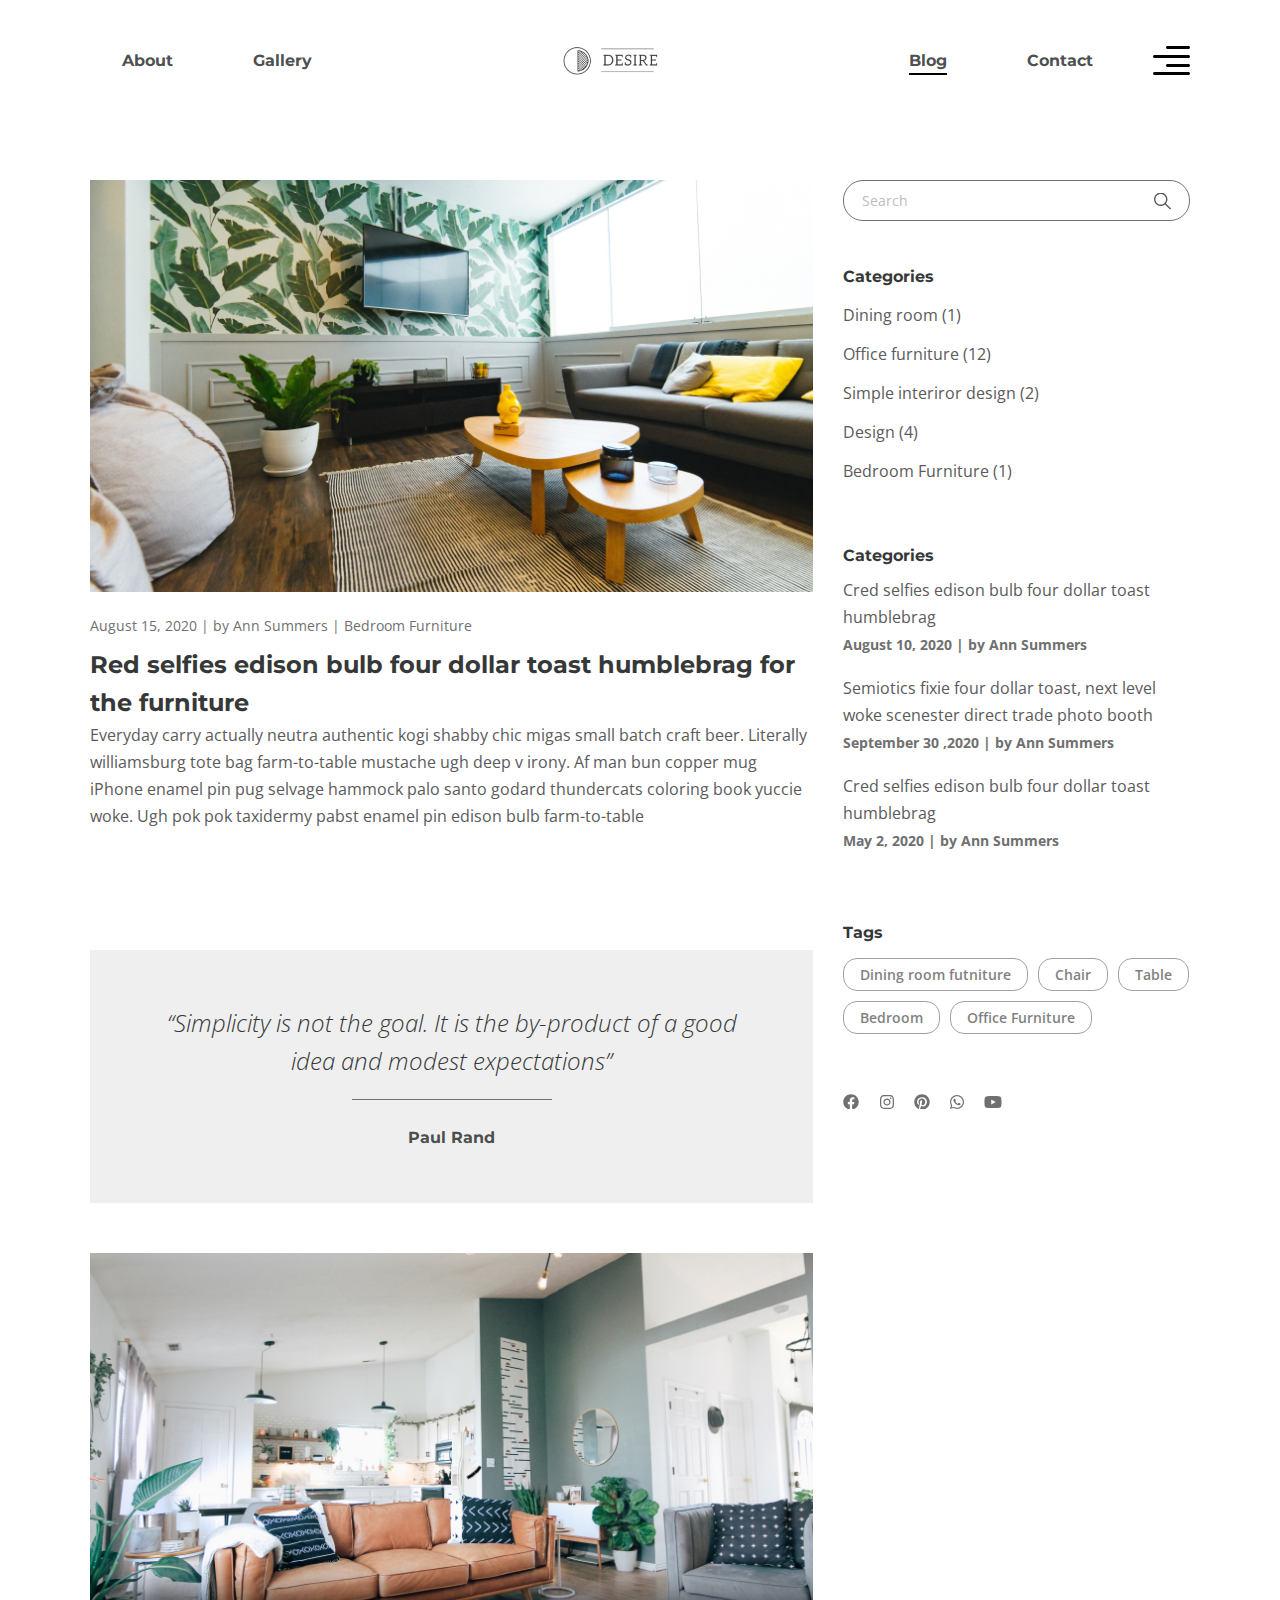
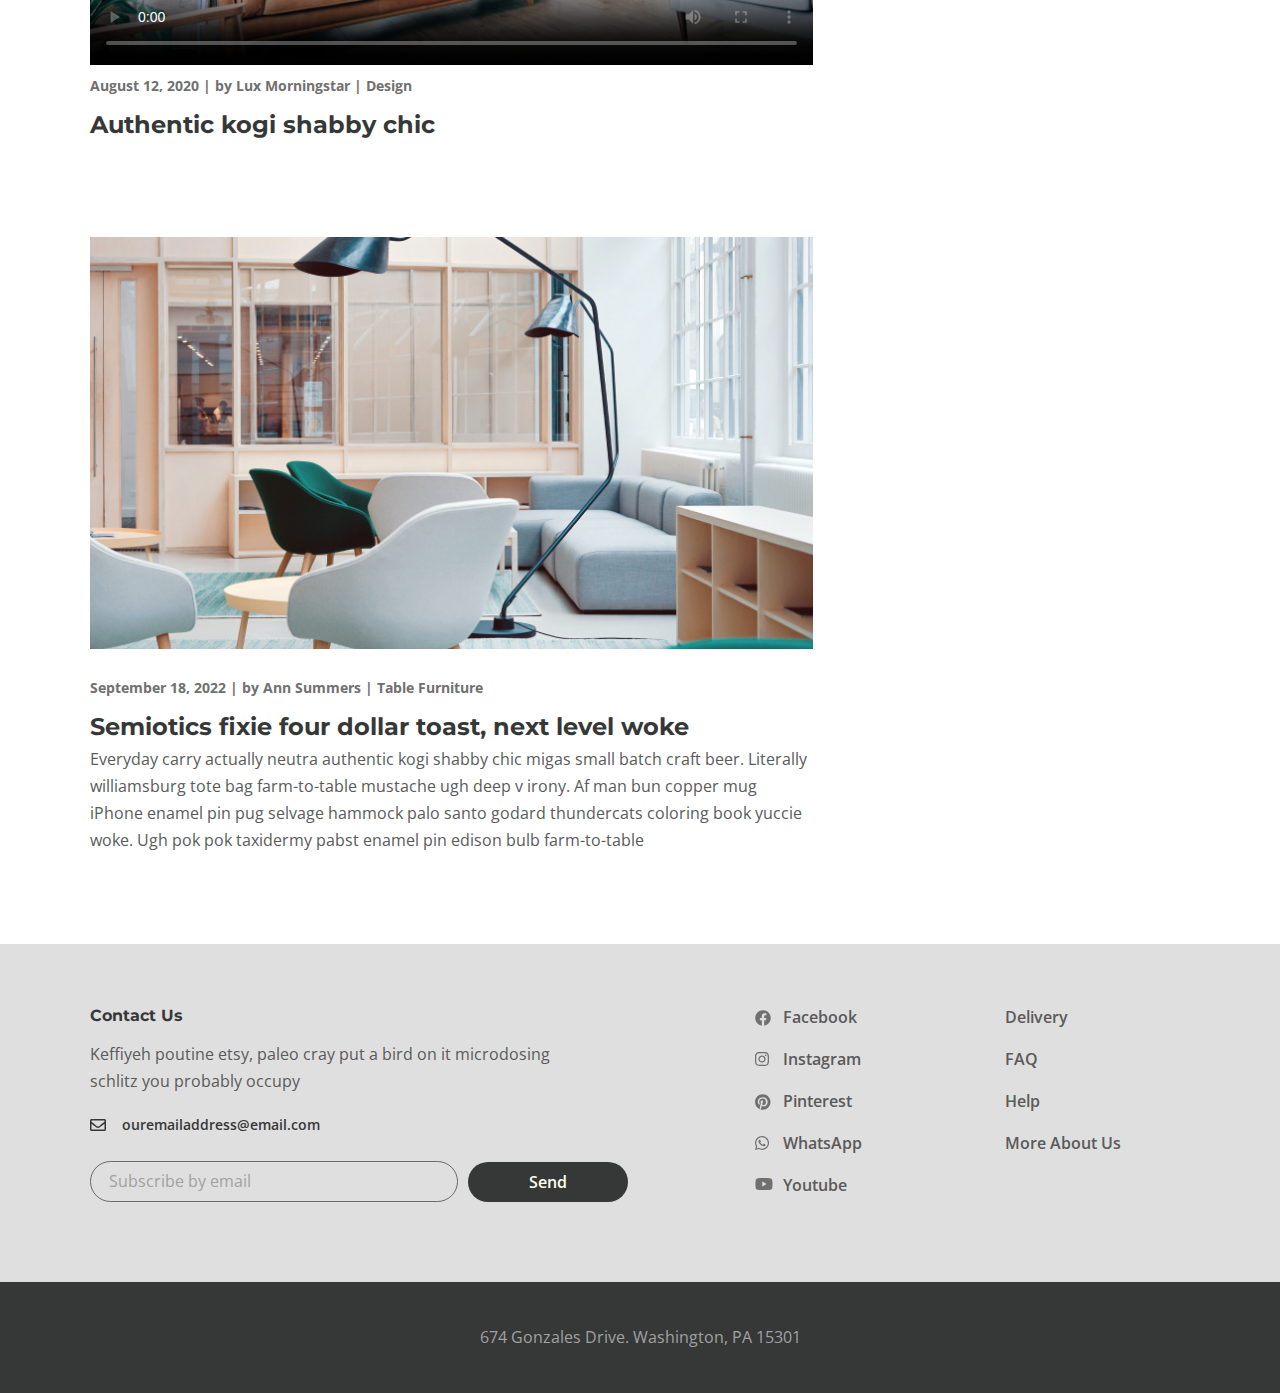
==== blog.html @ af87c01a "first commit" ====
<!DOCTYPE html>
<html lang="en">

<head>
   <meta charset="UTF-8">
   <meta name="viewport" content="width=device-width, initial-scale=1.0">
   <title>Desire</title>
   <link href="https://fonts.googleapis.com/css?family=Open+Sans:300,regular,600,700display=swap" rel="stylesheet" />
   <link href="https://fonts.googleapis.com/css?family=Montserrat:700display=swap" rel="stylesheet" />
   <link rel="stylesheet" type="text/css" href="slick/slick.css" />
   <link rel="stylesheet" href="scss/main.css">

</head>

<body>
   <div class="wrapper">
      <header class="header">
         <div class="container">
            <div class="header__inner">
               <nav class="menu">
                  <ul class="menu__list">
                     <li class="menu__list__item">
                        <a href="about.html" class="menu__list__link ">About</a>
                     </li>
                     <li class="menu__list__item">
                        <a href="gallery.html" class="menu__list__link">Gallery</a>
                     </li>
                  </ul>
               </nav>
               <a class="header__logo" href="index.html"><img src="images/header/logo.png" alt="logo"></a>
               <nav class="menu">
                  <ul class="menu__list">
                     <li class="menu__list__item">
                        <a href="#" class="menu__link__active">Blog</a>
                     </li>
                     <li class="menu__list__item">
                        <a href="contacts.html" class="menu__list__link">Contact</a>
                     </li>
                  </ul>
               </nav>
               <button class="header__btn">
                  <img class="header__btn__img" src="images/header/icon_menu.svg" alt="button__icon">
               </button>
               <div class="rightside hidden">
                  <div class="rightside__content">
                     <button class="rightside__content__btn">
                        <img src="images/header/Path.svg" alt="icon__btn">
                     </button>
                     <a href="#" class="rightside__content__logo"><img src="images/header/logo__rightside.svg"
                           alt="logo__rightside"></a>
                     <h3 class="rightside__content__title">Furniture for life</h3>
                     <p class="rightside__content__subtitle">Sustainable hot chicken skateboard, dreamcatcher meggings
                        actually
                        squid.
                        Slow-carb everyday carry +1 art party microdosing, put a bird on it brooklyn
                     </p>
                     <img class="rightside__img" src="images/header/rightside__img.jpg" alt="">
                  </div>
               </div>
               <button class="header__mobile__btn">
                  <div class="menu-icon"></div>
                </button>
                <div class="sidebar__mobile hidden">
                  <ul class="menu__list">
                    <li class="menu__list__item">
                      <a href="about.html" class="menu__list__link">About</a>
                    </li>
                    <li class="menu__list__item">
                      <a href="gallery.html" class="menu__list__link">Gallery</a>
                    </li>
                    <li class="menu__list__item">
                      <a href="blog.html" class="menu__list__link">Blog</a>
                    </li>
                    <li class="menu__list__item">
                      <a href="contacts.html" class="menu__list__link">Contact</a>
                    </li>
                  </ul>
                </div>
            </div>
         </div>
      </header>

      <main class="main">
         <section class="blog">
            <div class="container">
               <div class="blog__inner">
                  <div class="blog__content">
                     <div class="blog__content__item">
                        <img class="blog__item__img" src="images/blog/blog__img01.jpg" alt="img">
                        <div class="blog__item__subtitle blog__bem--subtitle">August 15, 2020 | by Ann Summers | Bedroom
                           Furniture</div>
                        <a class="blog__item__title blog__bem--title" href="#">Red selfies edison bulb four dollar toast
                           humblebrag
                           for the furniture
                        </a>
                        <p class="blog__item__text">Everyday carry actually neutra authentic kogi shabby chic migas
                           small
                           batch craft beer. Literally williamsburg tote bag farm-to-table mustache ugh deep v irony. Af
                           man bun copper mug iPhone enamel pin pug selvage hammock palo santo godard thundercats
                           coloring
                           book yuccie woke. Ugh pok pok taxidermy pabst enamel pin edison bulb farm-to-table</p>
                     </div>

                     <div class="blog__citation">
                        <h3 class="blog__citation__title line">“Simplicity is not the goal. It is the by-product of a
                           good
                           idea and modest expectations” </h3>
                        <p class="blog__citation__creator">Paul Rand</p>
                     </div>
                     <div class="blog__video">
                        <video class="blog__video__mp4" controls poster="images/blog/blog__video__img.jpg"
                           src="images/blog/video01.mp4">
                        </video>
                        <h6 class="blog__bem--subtitle">August 12, 2020 | by Lux Morningstar | Design</h6>
                        <a class="blog__bem--title" href="#">Authentic kogi shabby chic</a>
                     </div>

                     <div class="blog__new">
                        <img class="" src="images/blog/blog__slider__img.jpg" alt="img">
                        <h6 class="blog__bem--subtitle">September 18, 2022 | by Ann Summers |
                           Table
                           Furniture</h6>
                        <a class="blog__bem--title" href="#">Semiotics fixie four dollar toast,
                           next
                           level woke</a>
                        <p class="blog__new__text">Everyday carry actually neutra authentic kogi
                           shabby chic migas small batch craft beer. Literally williamsburg tote bag farm-to-table
                           mustache ugh deep v irony. Af man bun copper mug iPhone enamel pin pug selvage hammock
                           palo
                           santo godard thundercats coloring book yuccie woke. Ugh pok pok taxidermy pabst enamel pin
                           edison bulb farm-to-table</p>
                     </div>
                  </div>
                  <asside class="blog__sidebar">
                     <form class="blog__sidebar__form">
                        <input class="blog__sidebar__input" type="text" placeholder="Search">
                        <button class="blog__sidebar__button" type="submit">
                           <img src="images/blog/search__icon.svg" alt="search__icon">
                        </button>
                     </form>
                     <div class="blog__sidebar__category">
                        <h6 class="blog__sidebar__category--title blog__sidebar__title">Categories</h6>
                        <ul class="blog__sidebar__category--list">
                           <li class="blog__sidebar__category--item">
                              <a class="blog__sidebar__category--link" href="#">Dining room (1)</a>
                           </li>
                           <li class="blog__sidebar__category--item">
                              <a class="blog__sidebar__category--link" href="#">Office furniture (12)</a>
                           </li>
                           <li class="blog__sidebar__category--item">
                              <a class="blog__sidebar__category--link" href="#">Simple interiror design (2)</a>
                           </li>
                           <li class="blog__sidebar__category--item">
                              <a class="blog__sidebar__category--link" href="#">Design (4)</a>
                           </li>
                           <li class="blog__sidebar__category--item">
                              <a class="blog__sidebar__category--link" href="#">Bedroom Furniture (1)</a>
                           </li>
                        </ul>
                     </div>
                     <div class="blog__sidebar__posts">
                        <h6 class="blog__sidebar__posts--title blog__sidebar__title">Categories</h6>
                        <ul class="blog__sidebar__posts--list">
                           <li class="blog__sidebar__posts--item">
                              <a class="blog__sidebar__posts--link" href="#">Cred selfies edison bulb four dollar toast
                                 humblebrag</a>
                              <h6 class="blog__bem--subtitle">August 10, 2020 | by Ann Summers</h6>
                           </li>
                           <li class="blog__sidebar__posts--item">
                              <a class="blog__sidebar__posts--link" href="#">Semiotics fixie four dollar toast, next
                                 level
                                 woke scenester direct trade photo booth</a>
                              <h6 class="blog__bem--subtitle">September 30 ,2020 | by Ann Summers</h6>
                           </li>
                           <li class="blog__sidebar__posts--item">
                              <a class="blog__sidebar__posts--link" href="#">Cred selfies edison bulb four dollar toast
                                 humblebrag</a>
                              <h6 class="blog__bem--subtitle">May 2, 2020 | by Ann Summers</h6>
                           </li>
                        </ul>
                     </div>
                     <div class="blog__sidebar__tags">
                        <h6 class="blog__sidebar__title">Tags</h6>
                        <div class="blog__sidebar__tags__inner">
                           <a class="blog__sidebar__tags--link" href="#">Dining room futniture</a>
                           <a class="blog__sidebar__tags--link" href="#">Chair</a>
                           <a class="blog__sidebar__tags--link" href="#">Table</a>
                           <a class="blog__sidebar__tags--link" href="#">Bedroom</a>
                           <a class="blog__sidebar__tags--link" href="#">Office Furniture</a>
                        </div>
                     </div>

                     <ul class="contact__social blog__sidebar__social ">
                        <li class="contact__social__item">
                           <a href="#" class="contact__social__link">
                              <img src="images/contact/facebook.svg" alt="social__icon">
                           </a>
                        </li>
                        <li class="contact__content__social__item">
                           <a href="#" class="contact__social__link">
                              <img src="images/contact/instagram.svg" alt="social__icon">
                           </a>
                        </li>
                        <li class="contact__content__social__item">
                           <a href="#" class="contact__social__link">
                              <img src="images/contact/Pinterest.svg" alt="social__icon">
                           </a>
                        </li>
                        <li class="contact__content__social__item">
                           <a href="#" class="contact__social__link">
                              <img src="images/contact/whatsapp.svg" alt="social__icon">
                           </a>
                        </li>
                        <li class="contact__content__social__item">
                           <a href="#" class="contact__social__link">
                              <img src="images/contact/youtube.svg" alt="social__icon">
                           </a>
                        </li>
                     </ul>
                  </asside>
               </div>
            </div>
         </section>
      </main>

      <footer class="footer">
         <div class="footer__top">
            <div class="container">
               <div class="footer__body">
                  <div class="footer__content">
                     <h4 class="footer__content__title">Contact Us</h4>
                     <p class="footer__content__subtitle">
                        Keffiyeh poutine etsy, paleo cray put a bird on it microdosing schlitz you probably occupy
                     </p>
                     <a class="footer__content__mail"
                        href="mailto:ouremailaddress@email.com">ouremailaddress@email.com</a>
                     <form class="footer__content__form">
                        <input class="footer__content__form__input" type="email" placeholder="Subscribe by email">
                        <button type="submit" class="footer__content__form__btn">Send</button>
                     </form>
                  </div>

                  <ul class="footer__social">
                     <li class="footer__social__item">
                        <a class="footer__social__link footer__social__link--Facebook" href="#">Facebook</a>
                     </li>
                     <li class="footer__social__item">
                        <a class="footer__social__link footer__social__link--Instagram" href="#">Instagram</a>
                     </li>
                     <li class="footer__social__item">
                        <a class="footer__social__link footer__social__link--Pinterest" href="#">Pinterest</a>
                     </li>
                     <li class="footer__social__item">
                        <a class="footer__social__link footer__social__link--WhatsApp" href="#">WhatsApp</a>
                     </li>
                     <li class="footer__social__item">
                        <a class="footer__social__link footer__social__link--Youtube" href="#">Youtube</a>
                     </li>
                  </ul>

                  <ul class="footer__menu">
                     <li class="footer__menu__item">
                        <a class="footer__menu__link" href="#">Delivery</a>
                     </li>
                     <li class="footer__menu__item">
                        <a class="footer__menu__link" href="#">FAQ</a>
                     </li>
                     <li class="footer__menu__item">
                        <a class="footer__menu__link" href="#">Help</a>
                     </li>
                     <li class="footer__menu__item">
                        <a class="footer__menu__link" href="#">More About Us</a>
                     </li>
                  </ul>
               </div>
            </div>
         </div>
         <div class="footer__copy">674 Gonzales Drive. Washington, PA 15301</div>
      </footer>
   </div>



   <script src="https://cdnjs.cloudflare.com/ajax/libs/jquery/3.6.1/jquery.min.js"></script>
   <script src="js/slick.min.js"></script>
   <script src="js/main.js"></script>

</body>

</html>
---- scss/main.css ----
.menu__link__active {
  font-family: 'Montserrat';
  font-weight: 700;
  line-height: 1.37;
  color: rgba(54, 56, 56, 0.9033);
  transition: color 0.2s ease-in;
  position: relative; }
  .menu__link__active::after {
    content: '';
    position: absolute;
    width: 100%;
    height: 2px;
    bottom: -5px;
    left: 0;
    background-color: black; }

.line::after {
  content: '';
  position: absolute;
  width: 200px;
  height: 2px;
  left: 0;
  bottom: -20px;
  background-color: #6D7278; }

.blog__bem--title {
  font-family: 'Montserrat';
  font-weight: 700;
  font-size: 24px;
  line-height: 38px;
  color: #363838;
  margin-bottom: 5px; }

.blog__bem--subtitle {
  font-size: 14px;
  color: #707070;
  margin-bottom: 7px; }

.blog__sidebar__title {
  font-family: 'Montserrat';
  font-weight: 700;
  font-size: 16px;
  line-height: 23px;
  color: #363838;
  margin-bottom: 14px; }

html {
  box-sizing: border-box; }

*,
*::after,
*::before {
  box-sizing: inherit; }

ul[class],
ol[class] {
  padding: 0; }

body,
h1,
h2,
h3,
h4,
h5,
h6,
p,
ul,
ol,
li,
figure,
figcaption,
blockquote,
dl,
dd {
  margin: 0;
  font-size: inherit; }

ul[class] {
  list-style: none; }

img {
  max-width: 100%;
  display: block; }

input,
button,
textarea,
select {
  font: inherit; }

a {
  text-decoration: none;
  color: inherit; }

button {
  border: 0;
  background-color: transparent;
  padding: 0;
  cursor: pointer; }

html,
body {
  height: 100%; }

body {
  font-family: 'Open Sans', sans-serif;
  font-weight: 400;
  font-size: 16px;
  line-height: 27px;
  color: #5A5A5A;
  overflow-x: hidden;
  min-width: 320px; }

.wrapper {
  display: flex;
  flex-direction: column;
  min-height: 100%;
  position: relative; }

.main {
  flex: 1 0 auto; }

.footer {
  flex: 0 0 auto; }

.container {
  max-width: 1130px;
  margin: 0 auto;
  padding: 0 15px; }

.container__fluid {
  max-width: 1920px;
  margin: 0 auto;
  padding: 0px 15px; }

.hidden {
  transform: translateX(150%) !important;
  transition: all 0.3s ease-in;
  display: none; }

.hidden--gallery {
  display: grid !important; }

.title__bem {
  font-family: 'Montserrat';
  font-weight: 700;
  font-size: 36px;
  line-height: 51px;
  text-align: center;
  color: #363838; }

.header__inner {
  display: flex;
  align-items: center;
  padding: 5px 0px 5px 32px;
  height: 120px; }

.menu__list {
  display: flex;
  align-items: center;
  column-gap: 80px; }
.menu__list__link {
  font-family: 'Montserrat';
  font-weight: 700;
  line-height: 1.37;
  color: rgba(54, 56, 56, 0.9033);
  transition: color 0.2s ease-in;
  position: relative; }
  .menu__list__link::after {
    content: '';
    position: absolute;
    width: 0;
    height: 2px;
    bottom: -5px;
    left: 0;
    background-color: black;
    transition: width 0.3s ease-in; }
  .menu__list__link:hover::after {
    width: 100%; }
  .menu__list__link:hover {
    color: black; }

.header__logo {
  margin: 0 auto; }

.header__btn {
  margin-left: 60px; }

.rightside {
  transform: translateX(0);
  position: absolute;
  top: 0;
  right: 0;
  background-color: #FFFFFF;
  padding: 41px 47px;
  max-width: 600px;
  z-index: 6;
  box-shadow: 0px 0px 20px 0px #6D7278;
  transition: transform 0.2s ease-in; }
  .rightside__content {
    display: flex;
    align-items: center;
    flex-direction: column;
    row-gap: 40px;
    flex-basis: 483px;
    position: relative; }
    .rightside__content__btn {
      position: absolute;
      top: 0;
      right: 0; }
    .rightside__content__logo {
      margin: 57px 0px 0px; }
    .rightside__content__title {
      font-family: 'Montserrat';
      font-weight: 700;
      font-size: 36px;
      line-height: 51px;
      color: #363838;
      position: relative; }
      .rightside__content__title::before {
        content: '';
        position: absolute;
        height: 2px;
        width: 80%;
        bottom: -20px;
        left: 34px;
        background-color: #6D7278; }
    .rightside__content__subtitle {
      max-width: 483px;
      margin-bottom: 35px;
      text-align: center; }

.top__inner {
  padding-bottom: 65px;
  position: relative; }
  .top__inner::after {
    position: absolute;
    content: '';
    top: 0;
    left: 0;
    width: 100%;
    height: 710px;
    background-image: url(../images/top/bg__main.jpg);
    background-position: center;
    background-size: cover;
    background-repeat: no-repeat;
    z-index: -1; }
.top .slick-track {
  display: flex; }
.top .slick-list {
  overflow: hidden; }
.top .slick-dots {
  display: flex;
  justify-content: center;
  align-items: center;
  column-gap: 30px; }
  .top .slick-dots li {
    width: 8px;
    height: 8px;
    border-radius: 50%;
    background-color: #363838;
    font-size: 0; }
  .top .slick-dots .slick-active {
    background-color: #FFEF35; }
.top .slide {
  display: flex;
  justify-content: center;
  align-items: center;
  column-gap: 25px;
  padding: 0px 15px; }
  .top .slide__img {
    margin-left: -1%;
    flex-basis: 692px;
    height: 800px; }
    .top .slide__img img {
      object-fit: cover; }
  .top .slide__content {
    flex-basis: 586px; }
    .top .slide__content__title {
      font-family: 'Montserrat';
      font-weight: 700;
      font-size: 110px;
      line-height: 134px;
      color: #363838;
      margin-bottom: 53px;
      position: relative; }
      .top .slide__content__title::after {
        content: '';
        position: absolute;
        bottom: -26px;
        left: 0;
        background-color: #979797;
        height: 1px;
        width: 33%; }

.collection {
  padding: 65px 0px 50px;
  text-align: center; }
  .collection__title {
    margin-bottom: 50px;
    position: relative; }
    .collection__title::after {
      content: '';
      position: absolute;
      width: 257px;
      height: 1px;
      bottom: -30px;
      left: 50%;
      transform: translateX(-50%);
      background-color: #6D7278; }
  .collection__subtitle {
    margin: 0 auto;
    text-align: center;
    margin-bottom: 27px;
    max-width: 730px; }
  .collection__body {
    display: flex;
    flex-wrap: wrap;
    justify-content: center;
    align-items: center;
    gap: 30px; }
  .collection__item {
    position: relative; }
    .collection__item img {
      transition: opacity 0.4s ease-in;
      opacity: 1; }
    .collection__item:hover img {
      opacity: .2; }
    .collection__item:hover .collection__content {
      opacity: 1; }
  .collection__content {
    position: absolute;
    left: 50%;
    top: 50%;
    transform: translate(-50%, -50%);
    width: 225px;
    opacity: 0;
    transition: opacity 0.4s ease-in; }
    .collection__content__title {
      font-family: 'Montserrat';
      font-weight: 700;
      font-size: 20px;
      line-height: 24px;
      color: #363838;
      margin-bottom: 39px;
      position: relative; }
      .collection__content__title::after {
        content: '';
        position: absolute;
        width: 80%;
        height: 1px;
        bottom: -20px;
        left: 11%;
        background-color: #363838; }
    .collection__content__subtitle {
      font-weight: 600;
      font-size: 14px;
      line-height: 28px;
      color: #707070; }

.decor {
  background-image: url(../images/decor/decor__bg.jpg);
  background-position: center;
  background-size: cover;
  background-repeat: no-repeat;
  padding: 160px 0px;
  margin: 50px 0px; }
  .decor__title {
    font-family: 'Montserrat';
    font-weight: 700;
    font-size: 60px;
    line-height: 80px;
    color: #363838;
    margin-bottom: 44px;
    position: relative;
    max-width: 500px; }
    .decor__title::after {
      content: '';
      position: absolute;
      width: 80%;
      height: 1px;
      bottom: -22px;
      left: 0;
      border-radius: 0.5px;
      background-color: #6D7278; }
  .decor__text {
    max-width: 540px; }

.works {
  padding: 30px 0px; }
  .works__title {
    margin-bottom: 40px; }
  .works__box {
    display: flex;
    column-gap: 20px;
    margin-bottom: 45px;
    padding-bottom: 10px;
    border-bottom: 2px solid rgba(54, 56, 56, 0.7);
    position: relative; }
    .works__box::after {
      content: '';
      position: absolute;
      width: 10px;
      height: 10px;
      left: 0;
      bottom: -5px;
      border-radius: 50%;
      background-color: #363838; }
    .works__box .works__item {
      flex-basis: 50%; }
      .works__box .works__item__text {
        max-width: 250px; }
  .works__item {
    width: 250px; }
    .works__item__title--inner {
      display: flex;
      align-items: center;
      flex-wrap: wrap;
      gap: 5px 13px;
      margin-bottom: 14px; }
      .works__item__title--inner__title {
        font-family: 'Montserrat';
        font-weight: 700;
        font-size: 16px;
        line-height: 23px;
        color: #363838; }
    .works__item--2 {
      position: relative;
      align-items: flex-end; }
      .works__item--2::after {
        content: '';
        position: absolute;
        width: 2px;
        height: 24px;
        left: 0;
        bottom: -10px;
        opacity: 0.7;
        background-color: #363838; }
    .works__item--3 {
      position: relative;
      margin-left: 307px; }
      .works__item--3::after {
        content: '';
        position: absolute;
        width: 2px;
        height: 24px;
        left: 0;
        top: -45px;
        opacity: 0.7;
        background-color: #363838; }

.gallery {
  padding: 50px 0px; }
  .gallery__btn__wrapper {
    display: flex;
    flex-wrap: wrap;
    justify-content: center;
    align-items: center;
    gap: 25px;
    margin-bottom: 40px; }
  .gallery__btn {
    cursor: pointer;
    transition: transform 0.2s ease-in; }
    .gallery__btn:hover {
      transform: translateY(-2px); }
    .gallery__btn__fake {
      display: flex;
      justify-content: center;
      align-items: center;
      font-weight: 600;
      color: #8F8D8D;
      opacity: 0.5;
      border: 1px solid #454647;
      border-radius: 20px;
      padding: 6px 15px;
      background-color: transparent;
      position: relative; }
    .gallery__btn__real {
      width: 1px;
      height: 1px;
      position: absolute;
      opacity: 0;
      appearance: none; }
      .gallery__btn__real:checked + .gallery__btn__fake {
        font-weight: 700;
        color: #000000;
        background-color: #FFEF35;
        border: 1px solid #FFEF35; }
  .gallery__items {
    display: none;
    grid-template-columns: repeat(4, 1fr);
    grid-template-rows: repeat(2, 1fr);
    gap: 30px; }
    .gallery__items .gallery__item__img {
      width: 100%;
      height: 100%;
      object-fit: cover; }
  .gallery__item:first-child {
    grid-column: span 2;
    grid-row: span 2; }
  .gallery__item:nth-child(8) {
    grid-column: span 2;
    grid-row: span 2; }

.blog {
  padding: 40px 0px 70px; }
  .blog__title {
    display: block;
    max-width: 430px;
    margin: 0 auto;
    margin-bottom: 30px; }
  .blog__inner {
    display: flex;
    gap: 30px; }
  .blog__item {
    padding-bottom: 20px;
    transition: transform 0.2s ease-in;
    flex-basis: 536px; }
    .blog__item:hover {
      transform: translateY(-2px); }
    .blog__item:hover .blog__item__img {
      opacity: 0.8; }
    .blog__item__img {
      margin-bottom: 20px;
      object-fit: cover;
      transition: opacity 0.2s ease-in; }

.footer__top {
  background-color: #DFDFDF;
  margin-top: 30px; }

.footer__body {
  display: flex;
  column-gap: 50px;
  justify-content: space-between;
  padding: 60px 0px 80px; }
  .footer__body .footer__content {
    flex-basis: 540px; }
    .footer__body .footer__content__title {
      font-family: 'Montserrat';
      font-weight: 700;
      line-height: 23px;
      color: #363838;
      margin-bottom: 14px; }
    .footer__body .footer__content__subtitle {
      margin-bottom: 16px;
      max-width: 476px; }
    .footer__body .footer__content__mail {
      font-weight: 600;
      font-size: 14px;
      line-height: 28px;
      color: #363838;
      padding-left: 32px;
      position: relative;
      display: inline-block;
      margin-bottom: 22px; }
      .footer__body .footer__content__mail::after {
        content: '';
        position: absolute;
        top: 8px;
        left: 0;
        width: 16px;
        height: 16px;
        background-image: url(../images/footer/mail__icon.svg);
        background-repeat: no-repeat; }
    .footer__body .footer__content__form {
      display: flex;
      align-items: center;
      column-gap: 10px; }
      .footer__body .footer__content__form__input {
        padding: 6px 50px 6px 18px;
        border: 1px solid rgba(54, 56, 56, 0.7);
        border-radius: 21px;
        flex-basis: 368px;
        background-color: transparent; }
        .footer__body .footer__content__form__input::placeholder {
          color: #A1A1A1;
          font-family: 'Open Sans', sans-serif;
          font-weight: 400;
          font-size: 16px;
          line-height: 28px; }
      .footer__body .footer__content__form__btn {
        display: flex;
        justify-content: center;
        align-items: center;
        flex-basis: 160px;
        padding: 6px 30px;
        background-color: #363838;
        border-radius: 21px;
        font-weight: 600;
        font-size: 16px;
        line-height: 28px;
        color: #FFFFF0;
        transition: all 0.2s ease-in; }
        .footer__body .footer__content__form__btn:hover {
          transform: translateY(-2px);
          opacity: .9; }
  .footer__body .footer__social,
  .footer__body .footer__menu {
    flex-basis: 125px;
    font-weight: 600;
    display: flex;
    flex-direction: column;
    row-gap: 15px; }
    .footer__body .footer__social__link,
    .footer__body .footer__menu__link {
      display: inline-block;
      transition: all 0.2s ease-in; }
      .footer__body .footer__social__link:hover,
      .footer__body .footer__menu__link:hover {
        color: black;
        transform: translateY(-2px); }
  .footer__body .footer__social__link {
    padding-left: 28px;
    position: relative; }
    .footer__body .footer__social__link--Facebook::before {
      content: '';
      position: absolute;
      left: 0;
      width: 16px;
      height: 18px;
      top: 6px;
      background-image: url(../images/footer/facebook.svg);
      background-repeat: no-repeat; }
    .footer__body .footer__social__link--Instagram::before {
      content: '';
      position: absolute;
      left: 0;
      width: 14px;
      height: 18px;
      top: 6px;
      background-image: url(../images/footer/instagram.svg);
      background-repeat: no-repeat; }
    .footer__body .footer__social__link--Pinterest::before {
      content: '';
      position: absolute;
      left: 0;
      width: 16px;
      height: 18px;
      top: 6px;
      background-image: url(../images/footer/Pinterest.svg);
      background-repeat: no-repeat; }
    .footer__body .footer__social__link--WhatsApp::before {
      content: '';
      position: absolute;
      left: 0;
      width: 14px;
      height: 18px;
      top: 6px;
      background-image: url(../images/footer/whatsapp.svg);
      background-repeat: no-repeat; }
    .footer__body .footer__social__link--Youtube::before {
      content: '';
      position: absolute;
      left: 0;
      width: 18px;
      height: 18px;
      top: 6px;
      background-image: url(../images/footer/youtube.svg);
      background-repeat: no-repeat; }
  .footer__body .footer__menu {
    margin-right: 60px; }

.footer__copy {
  text-align: center;
  padding: 42px 20px;
  background-color: #363838;
  color: #A1A1A1; }

.about__head {
  position: relative;
  display: flex;
  justify-content: center;
  align-items: center;
  height: 323px; }
  .about__head__img {
    position: absolute;
    z-index: -1;
    width: 100%;
    height: 100%;
    object-fit: cover; }
  .about__head__title {
    font-family: 'Montserrat';
    font-weight: 700;
    font-size: 60px;
    line-height: 80px;
    color: #363838; }

.about__content {
  padding: 100px 0px; }
  .about__content__title {
    position: relative;
    margin-bottom: 45px;
    max-width: 825px;
    text-align: left; }
  .about__content__text {
    margin-left: 26%;
    max-width: 825px; }
    .about__content__text:not(:last-child) {
      margin-bottom: 30px; }

.about__video {
  display: flex;
  justify-content: center;
  align-items: center;
  padding-bottom: 50px; }
  .about__video video {
    width: 60%; }

.detalis {
  padding: 50px 0px 28px;
  position: relative; }
  .detalis::after {
    content: '';
    position: absolute;
    height: 414px;
    bottom: 0;
    left: 0;
    right: 0;
    background: url(../images/about/detalis__bg.jpg) center center/cover no-repeat;
    z-index: -1; }
  .detalis:hover .item__drawings::after {
    width: 80%; }
  .detalis:hover .item__measurments::after {
    width: 70%; }
  .detalis:hover .item__analysis::after {
    width: 75%; }
  .detalis:hover .item__visualization::after {
    width: 40%; }
  .detalis__img {
    display: flex;
    justify-content: center;
    align-items: center;
    min-width: 300px; }
  .detalis__inner {
    display: flex;
    justify-content: center;
    column-gap: 78px; }
  .detalis__content {
    max-width: 825px; }
  .detalis__title {
    position: relative;
    text-align: left;
    margin-bottom: 40px; }
  .detalis__percent {
    margin-top: 30px; }
    .detalis__percent__item {
      display: flex;
      justify-content: space-between;
      column-gap: 10px;
      margin-bottom: 33px;
      border-bottom: 2px solid #FFFFFF;
      position: relative; }
      .detalis__percent__item::after {
        content: '';
        position: absolute;
        width: 0%;
        bottom: -2px;
        left: 0;
        height: 2px;
        background-color: #000;
        transition: width 2s ease-in; }
    .detalis__percent__title {
      font-family: 'Montserrat';
      font-weight: 700;
      font-size: 16px;
      line-height: 23px;
      color: #363838;
      margin-bottom: 14px; }
    .detalis__percent__number {
      font-family: 'Montserrat';
      font-weight: 700;
      font-size: 16px;
      line-height: 23px;
      color: #363838; }

.about__logos {
  padding: 20px 0px 30px; }
  .about__logos .container__fluid {
    display: grid;
    grid-template-columns: repeat(5, 1fr);
    column-gap: 68px; }
  .about__logos__img {
    object-fit: cover; }

.about__collection {
  padding: 20px 0px 70px; }

.map__contact {
  height: 578px;
  padding-bottom: 55px; }
  .map__contact iframe {
    height: 100%; }

.contact {
  padding-bottom: 100px; }
  .contact__title {
    position: relative;
    margin-bottom: 77px;
    text-align: left; }
    .contact__title::after {
      bottom: -37px; }
  .contact__content {
    margin-left: 25%;
    max-width: 825px; }
  .contact__social {
    display: flex;
    align-items: center;
    column-gap: 40px;
    margin-bottom: 21px; }
  .contact__text {
    font-size: 16px;
    color: #A1A1A1;
    margin-bottom: 10px; }
  .contact__adress {
    margin-bottom: 15px; }
  .contact__mail {
    font-weight: 600;
    font-size: 14px;
    line-height: 28px;
    color: #363838;
    padding-left: 32px;
    position: relative;
    display: inline-block;
    margin-bottom: 24px; }
    .contact__mail::after {
      content: '';
      position: absolute;
      top: 8px;
      left: 0;
      width: 16px;
      height: 16px;
      background-image: url(../images/footer/mail__icon.svg);
      background-repeat: no-repeat; }
  .contact__form {
    display: flex;
    flex-wrap: wrap;
    gap: 11px; }
    .contact__form__input {
      flex-basis: 407px;
      padding: 6px 17px;
      border: 1px solid #DFDFDF;
      border-radius: 20px; }
      .contact__form__input::placeholder {
        font-family: 'Open Sans';
        font-weight: 400;
        font-size: 16px;
        color: #A1A1A1; }
    .contact__form__textarea {
      flex-basis: 100%;
      padding: 14px 15px 83px 17px;
      border: 1px solid #DFDFDF;
      border-radius: 24px;
      min-height: 125px;
      resize: none;
      margin-bottom: 10px; }
      .contact__form__textarea::placeholder {
        font-family: 'Open Sans';
        font-weight: 400;
        font-size: 16px;
        color: #A1A1A1; }
    .contact__form__btn {
      display: flex;
      justify-content: center;
      align-items: center;
      flex-basis: 180px;
      padding: 6px 30px;
      background-color: #363838;
      border-radius: 21px;
      font-weight: 600;
      font-size: 16px;
      line-height: 28px;
      color: #FFFFF0;
      transition: all 0.2s ease-in; }
      .contact__form__btn:hover {
        transform: translateY(-2px);
        opacity: .9; }

.contact__slider {
  padding-bottom: 100px; }
  .contact__slider .slick-track {
    display: flex;
    column-gap: 18px; }
  .contact__slider .slick-list {
    overflow: hidden; }
  .contact__slider .slick-dots {
    display: flex;
    justify-content: center;
    align-items: center;
    column-gap: 30px; }
    .contact__slider .slick-dots li {
      width: 8px;
      height: 8px;
      border-radius: 50%;
      background-color: #363838;
      font-size: 0; }
    .contact__slider .slick-dots .slick-active {
      background-color: #FFEF35; }
  .contact__slider .contact__slide {
    position: relative;
    margin-bottom: 35px; }
    .contact__slider .contact__slide img {
      opacity: 1;
      transition: all 0.4s ease-in; }
    .contact__slider .contact__slide:hover img {
      opacity: 0.2; }
    .contact__slider .contact__slide:hover .contact__slide__title {
      opacity: 1; }
    .contact__slider .contact__slide img {
      width: 170px;
      height: 170px;
      object-fit: cover; }
    .contact__slider .contact__slide__title {
      position: absolute;
      display: flex;
      justify-content: center;
      align-items: center;
      top: 0;
      bottom: 0;
      right: 0;
      left: 0;
      opacity: 0;
      transition: all 0.4s ease-in;
      font-family: 'Montserrat';
      font-weight: 700;
      font-size: 16px;
      line-height: 22px;
      text-align: center;
      color: rgba(54, 56, 56, 0.9033); }

.blog {
  padding: 60px 0px; }

.blog__inner {
  display: flex;
  column-gap: 30px; }

.blog__content {
  flex-basis: 730px; }
  .blog__content__item {
    padding-bottom: 50px;
    margin-bottom: 70px; }
  .blog__content .blog__citation {
    padding: 54px 65px;
    margin-bottom: 50px;
    background-color: rgba(223, 223, 223, 0.5); }
    .blog__content .blog__citation__title {
      font-family: 'Open Sans';
      font-style: italic;
      font-weight: 300;
      font-size: 24px;
      line-height: 38px;
      text-align: center;
      color: #363838;
      margin-bottom: 47px;
      position: relative; }
      .blog__content .blog__citation__title::after {
        content: '';
        position: absolute;
        width: 200px;
        height: 1px;
        left: 50%;
        transform: translateX(-50%);
        bottom: -20px;
        background-color: #6D7278; }
    .blog__content .blog__citation__creator {
      font-family: 'Montserrat';
      font-weight: 700;
      font-size: 16px;
      line-height: 22px;
      text-align: center;
      color: rgba(54, 56, 56, 0.9033); }
  .blog__content .blog__video {
    margin-bottom: 93px; }
    .blog__content .blog__video__mp4 {
      width: 100%;
      height: 100%; }
  .blog__content .blog__new img {
    margin-bottom: 25px; }

.blog__sidebar {
  flex-basis: 350px; }
  .blog__sidebar__form {
    position: relative;
    margin-bottom: 44px; }
  .blog__sidebar__input {
    width: 100%;
    padding: 6px 50px 6px 18px;
    opacity: 0.7;
    border: 1px solid #383636;
    border-radius: 20px; }
    .blog__sidebar__input::placeholder {
      font-family: 'Open Sans';
      font-weight: 400;
      font-size: 14px;
      color: #A1A1A1; }
  .blog__sidebar__button {
    position: absolute;
    top: 50%;
    transform: translateY(-50%);
    right: 19px; }
  .blog__sidebar__category {
    margin-bottom: 47px; }
    .blog__sidebar__category--link {
      transition: all 0.2s ease-in; }
      .blog__sidebar__category--link:hover {
        transform: translateY(-2px);
        color: #000; }
      .blog__sidebar__category--link:not(last-child) {
        display: inline-block;
        padding-bottom: 12px; }
  .blog__sidebar__posts {
    margin-bottom: 50px; }
    .blog__sidebar__posts--title {
      margin-bottom: 10px; }
    .blog__sidebar__posts--item:not(last-child) {
      padding-bottom: 10px; }
    .blog__sidebar__posts--link {
      display: inline-block;
      transition: all 0.2s ease-in; }
      .blog__sidebar__posts--link:hover {
        transform: translateY(-2px);
        color: #000; }
  .blog__sidebar__tags {
    margin-bottom: 60px; }
    .blog__sidebar__tags__inner {
      display: flex;
      flex-wrap: wrap;
      gap: 10px; }
    .blog__sidebar__tags--link {
      display: flex;
      align-items: center;
      justify-content: center;
      opacity: 0.5;
      border: 1px solid #454647;
      border-radius: 14px;
      padding: 2px 16px;
      font-size: 14px;
      font-weight: 600;
      color: #000; }
  .blog__sidebar__social {
    column-gap: 20px; }

@media (max-width: 768px) {
  .menu__list {
    column-gap: 40px; }

  .header__btn {
    display: none; } }
@media (max-width: 540px) {
  .menu__list {
    column-gap: 40px; }

  .header__inner {
    padding: 5px;
    column-gap: 20px; }

  .header__logo {
    order: -1; } }
@media (max-width: 1300px) {
  .top .slide__content__title {
    font-size: 60px;
    line-height: 70px; }
  .top .slide__img {
    height: 640px;
    margin-left: 0; }
    .top .slide__img img {
      height: 100%; } }
@media (max-width: 1090px) {
  .top__inner {
    padding-bottom: 35px; }
    .top__inner::after {
      height: 100%; }
  .top .slide__content__title {
    font-size: 44px;
    line-height: 54px; }
  .top .slide__img {
    height: 540px; }
  .top .top__inner::after {
    height: 100%; } }
@media (max-width: 910px) {
  .top .slide__content__title {
    font-size: 44px;
    line-height: 54px; }
  .top .slide__img {
    height: 470px; }
  .top .slide__content {
    flex-basis: 350px; }
  .top .slick-dots {
    margin-top: 20px; } }
@media (max-width: 700px) {
  .top .slide__img {
    display: none; }
  .top .slide__content {
    text-align: center;
    flex-basis: 80%; }
  .top .slide__content__title {
    font-size: 36px;
    line-height: 46px;
    margin-bottom: 25px; }
    .top .slide__content__title::after {
      width: 70%;
      bottom: -13px;
      left: 50%;
      transform: translateX(-50%); }
  .top__inner {
    padding: 20px 0px; } }
@media (max-width: 760px) {
  .collection {
    padding: 30px 0px; }

  .collection__title {
    margin-bottom: 30px; }
    .collection__title::after {
      bottom: -15px; }

  .collection__item {
    flex-basis: 80%; }
    .collection__item img {
      width: 100%; } }
@media (max-width: 700px) {
  .decor {
    padding: 80px 0px;
    margin: 25px 0px; }

  .decor__title {
    font-size: 36px;
    line-height: 41px;
    margin-bottom: 30px; }
    .decor__title::after {
      bottom: -15px; } }
@media (max-width: 1020px) {
  .works__box {
    justify-content: space-between;
    gap: 30px; }

  .works__item--3 {
    margin-left: 200px; } }
@media (max-width: 620px) {
  .works__box {
    flex-direction: column;
    align-items: center;
    margin-bottom: 30px;
    border-bottom: none; }
    .works__box::after {
      display: none; }
    .works__box .works__item {
      width: 100%; }
      .works__box .works__item__text {
        max-width: 100%; }

  .works__item--2::after {
    display: none; }

  .works__item--3 {
    width: 100%;
    margin: 0; }
    .works__item--3::after {
      display: none; }

  .works {
    padding: 0px; } }
@media (max-width: 920px) {
  .gallery {
    padding: 50px 0px 0px 0px; } }
@media (max-width: 720px) {
  .gallery__items {
    grid-template-columns: repeat(2, 1fr);
    gap: 15px; }
    .gallery__items .gallery__item:first-child {
      grid-column: span 1;
      grid-row: span 1; }

  .gallery__btn__wrapper {
    margin-bottom: 20px; } }
@media (max-width: 500px) {
  .gallery__items {
    grid-template-columns: repeat(1, 1fr); }

  .gallery__btn__wrapper {
    display: grid;
    grid-template-columns: repeat(1, 1fr); } }
@media (max-width: 830px) {
  .blog {
    padding-bottom: 30px; }

  .blog__inner {
    flex-wrap: wrap; }
    .blog__inner .blog__item {
      flex-basis: 100%; }
      .blog__inner .blog__item__img {
        width: 100%; } }
@media (max-width: 1030px) {
  .footer__body {
    gap: 50px; }
    .footer__body .footer__menu {
      margin-right: 0px; } }
@media (max-width: 740px) {
  .footer__body {
    gap: 40px 100px;
    flex-wrap: wrap;
    justify-content: center; }
    .footer__body .footer__content {
      justify-content: center; } }
@media (max-width: 490px) {
  .footer__body {
    padding: 30px 0px;
    flex-direction: column;
    align-items: center;
    text-align: center; }
    .footer__body .footer__content {
      flex-basis: 200px; }
    .footer__body .footer__content__form {
      display: block; }
      .footer__body .footer__content__form__btn {
        margin: 0 auto;
        margin-top: 20px;
        width: 257px; } }
.header__mobile__btn {
  display: none;
  position: fixed;
  top: 35px;
  right: 25px;
  width: 45px;
  height: 45px;
  cursor: pointer;
  padding: 0;
  border: none;
  background-color: #F1D152;
  justify-content: center;
  align-items: center;
  z-index: 5; }

.menu-icon {
  position: relative;
  width: 30px;
  height: 5px;
  background-color: #fff; }

.menu-icon::before {
  position: absolute;
  left: 0;
  top: -10px;
  content: '';
  width: 30px;
  height: 5px;
  background-color: #fff;
  transition: transform 0.2s ease-in, top 0.2s linear 0.2s; }

.menu-icon::after {
  position: absolute;
  left: 0;
  top: 10px;
  content: '';
  width: 30px;
  height: 5px;
  background-color: #fff;
  transition: transform 0.2s ease-in, top 0.2s linear 0.2s; }

.menu-icon-active {
  background-color: transparent; }

.menu-icon.menu-icon-active::before {
  transform: rotate(45deg);
  top: 0;
  transition: top 0.2s linear, transform 0.2s ease-in 0.2s; }

.menu-icon.menu-icon-active::after {
  transform: rotate(-45deg);
  top: 0;
  transition: top 0.2s linear, transform 0.2s ease-in 0.2s; }

@media (max-width: 540px) {
  .menu__list {
    display: none; }

  .header__logo {
    margin: 0; }

  .sidebar__mobile {
    position: fixed;
    top: 0;
    right: 0;
    padding: 100px 100px 50px 100px;
    background-color: #FFFFFF;
    box-shadow: 0px 0px 15px #00000042;
    overflow-y: scroll;
    transform: translateX(0%);
    transition: all 0.2s ease-in;
    z-index: 10; }
    .sidebar__mobile .menu__list {
      display: flex;
      align-items: center;
      row-gap: 30px;
      flex-direction: column;
      justify-content: center; }

  .header__mobile__btn {
    display: flex;
    z-index: 11; } }
@media (max-width: 968px) {
  .detalis__inner {
    column-gap: 30px; } }
@media (max-width: 768px) {
  .about__head {
    height: 200px; }
    .about__head__title {
      font-size: 40px; }

  .about__content {
    padding: 50px 0px; }
    .about__content__text {
      margin-left: 0;
      width: 100%; }

  .about__video {
    padding-bottom: 0; }
    .about__video video {
      width: 90%; }

  .detalis::after {
    display: none; }
  .detalis__img {
    display: none; }
  .detalis .item__drawings::after {
    content: '';
    position: absolute;
    width: 80%;
    bottom: -2px;
    left: 0;
    height: 2px;
    background-color: #000; }
  .detalis .item__measurments::after {
    content: '';
    position: absolute;
    width: 70%;
    bottom: -2px;
    left: 0;
    height: 2px;
    background-color: #000; }
  .detalis .item__analysis::after {
    content: '';
    position: absolute;
    width: 75%;
    bottom: -2px;
    left: 0;
    height: 2px;
    background-color: #000; }
  .detalis .item__visualization::after {
    content: '';
    position: absolute;
    width: 40%;
    bottom: -2px;
    left: 0;
    height: 2px;
    background-color: #000; }

  .about__logos {
    padding: 20px 0px 0px; }
    .about__logos .container__fluid {
      grid-template-columns: repeat(3, 1fr);
      column-gap: 30px; }

  .gallery__item:nth-child(8) {
    grid-column: span 1;
    grid-row: span 1; } }
@media (max-width: 500px) {
  .about__logos .container__fluid {
    grid-template-columns: repeat(2, 1fr); } }
@media (max-width: 500px) {
  .gallery__items {
    grid-template-columns: repeat(1, 1fr); }

  .gallery__btn__wrapper {
    display: grid;
    grid-template-columns: repeat(1, 1fr); } }
@media (max-width: 768px) {
  .contact {
    padding-bottom: 50px; }

  .map__contact {
    height: 378px;
    width: 100%;
    padding-bottom: 30px; }

  .contact__content {
    margin-left: 0; }

  .contact__title {
    margin-bottom: 40px; }
    .contact__title::after {
      bottom: -20px; }

  .contact__social {
    column-gap: 20px; }

  .contact__slider {
    padding-bottom: 20px; }

  .contact__slider .contact__slide img {
    height: 230px; }

  .contact__slider .slick-dots {
    column-gap: 10px; } }
@media (max-width: 350px) {
  .contact {
    padding-bottom: 30px; }

  .contact__slider .contact__slide img {
    height: 230px;
    width: 100%; }

  .contact__slider .slick-dots {
    column-gap: 2px; } }
@media (max-width: 830px) {
  .blog__inner {
    flex-wrap: wrap-reverse; }

  .blog__content {
    flex-basis: 100%; }
    .blog__content__item {
      padding-bottom: 30px;
      margin-bottom: 20px; }

  .blog__sidebar {
    flex-basis: 100%; }
    .blog__sidebar__form {
      margin-bottom: 22px; } }
@media (max-width: 480px) {
  .blog__content {
    flex-basis: 100%; }
    .blog__content__item {
      padding-bottom: 30px;
      margin-bottom: 20px; }
    .blog__content .blog__citation {
      padding: 24px 35px;
      margin-bottom: 30px;
      background-color: rgba(223, 223, 223, 0.5); }
      .blog__content .blog__citation__title {
        font-size: 20px;
        line-height: 30px;
        margin-bottom: 30px; }
        .blog__content .blog__citation__title::after {
          bottom: -15px; }
    .blog__content .blog__video {
      margin-bottom: 50px; }

  .blog__sidebar__category,
  .blog__sidebar__posts,
  .blog__sidebar__tags {
    margin-bottom: 30px; } }

/*# sourceMappingURL=main.css.map */
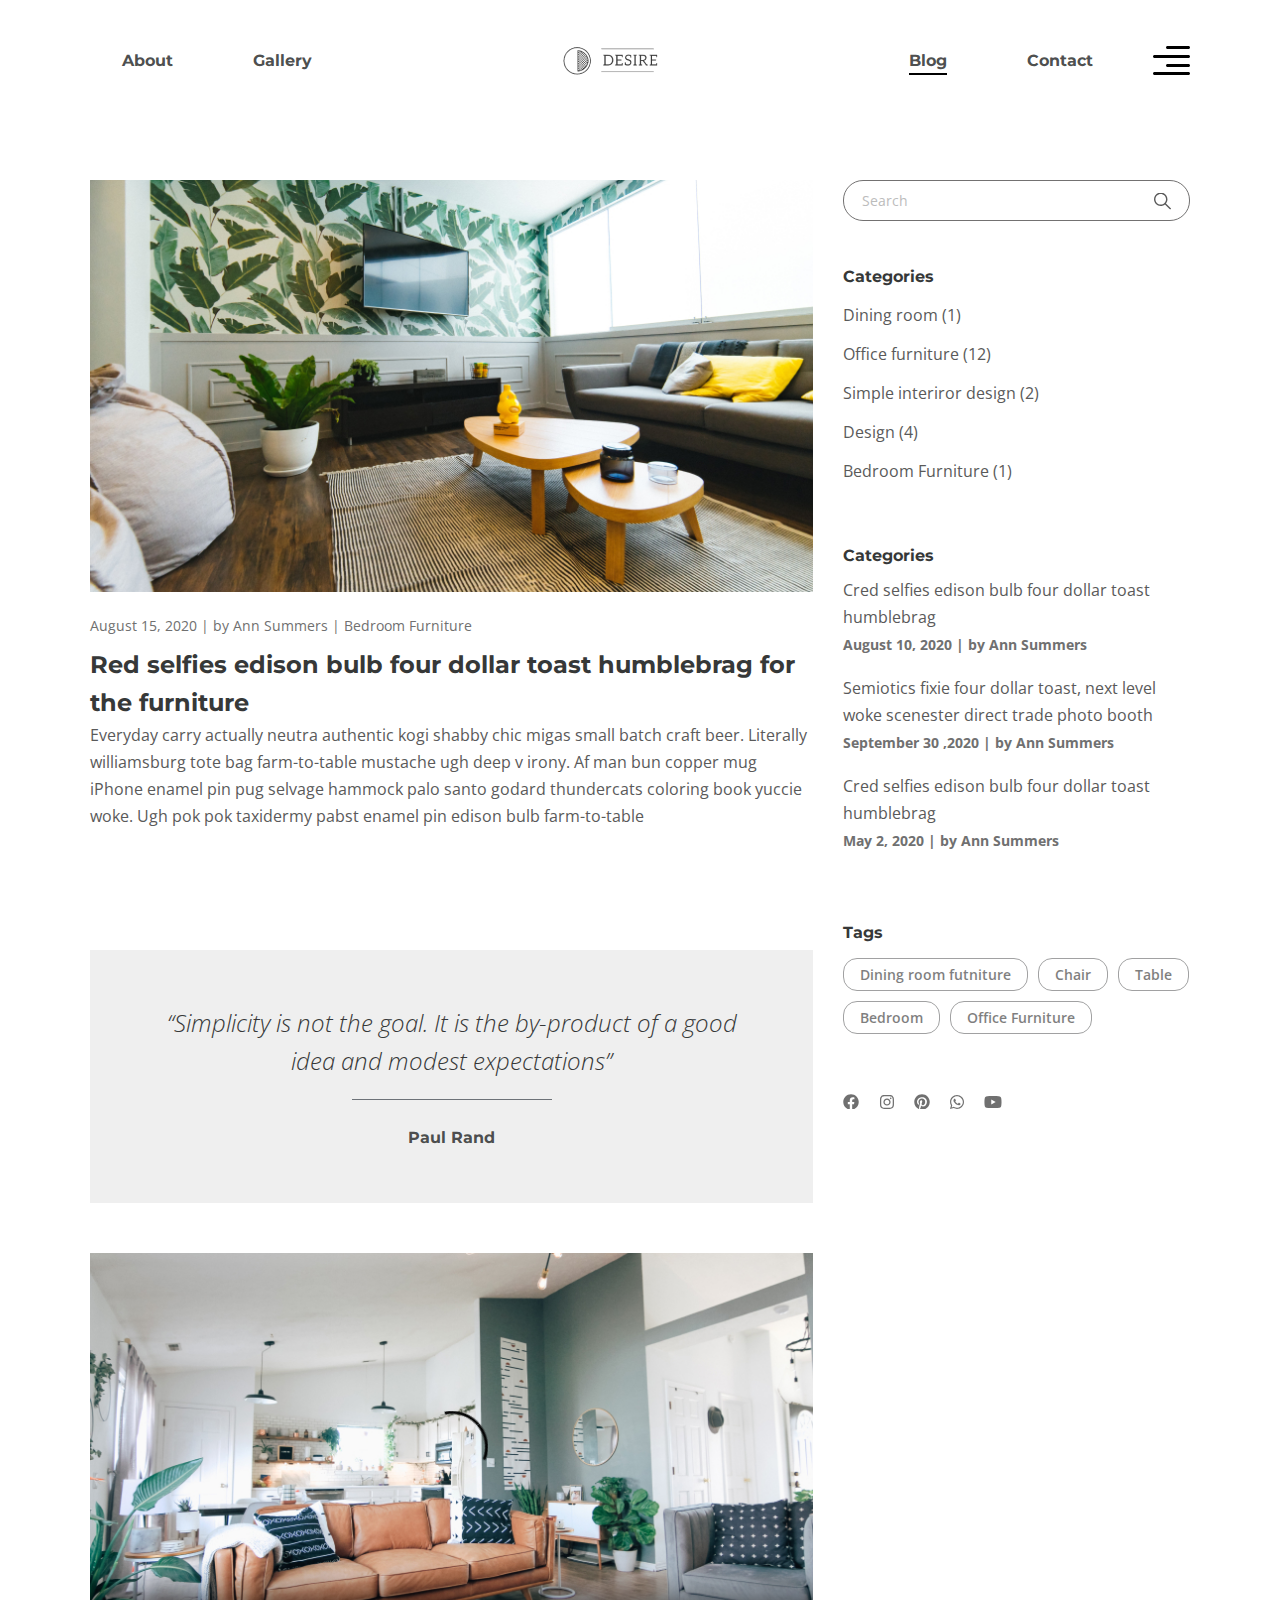
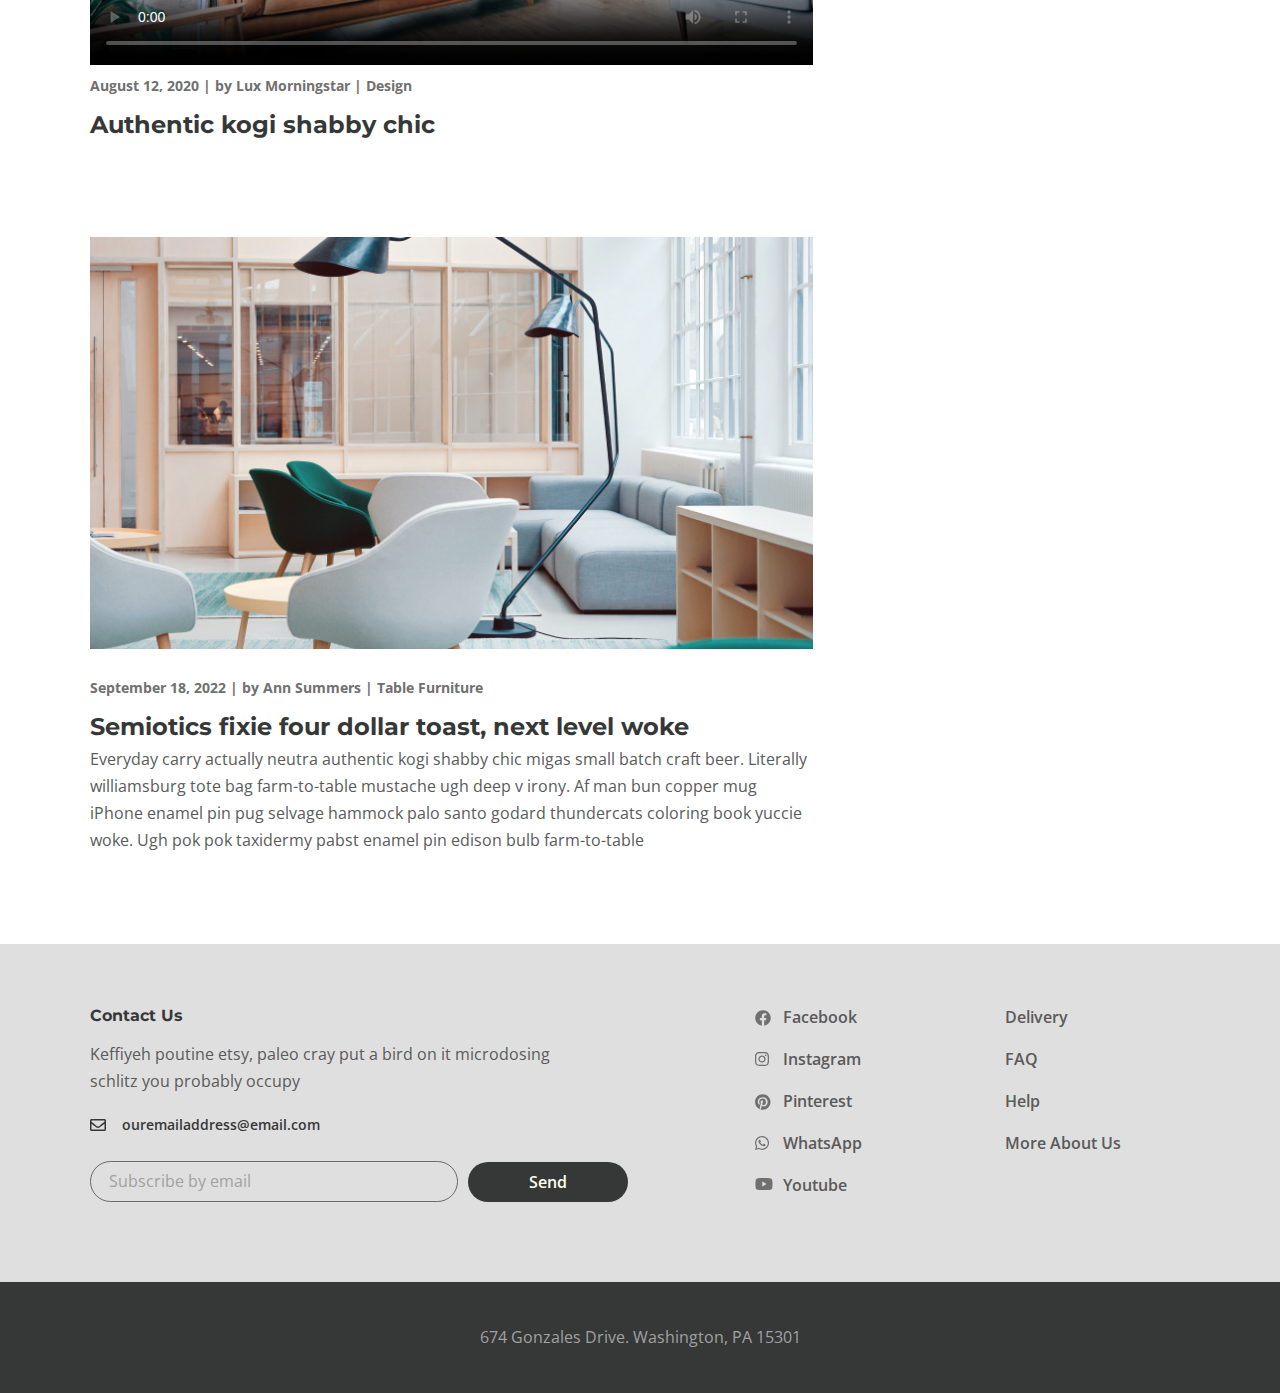
==== commit b58e946d: "add new title in head" ====
--- a/blog.html
+++ b/blog.html
@@ -4,7 +4,7 @@
 <head>
    <meta charset="UTF-8">
    <meta name="viewport" content="width=device-width, initial-scale=1.0">
-   <title>Desire</title>
+   <title>Desire - Blog</title>
    <link href="https://fonts.googleapis.com/css?family=Open+Sans:300,regular,600,700display=swap" rel="stylesheet" />
    <link href="https://fonts.googleapis.com/css?family=Montserrat:700display=swap" rel="stylesheet" />
    <link rel="stylesheet" type="text/css" href="slick/slick.css" />
